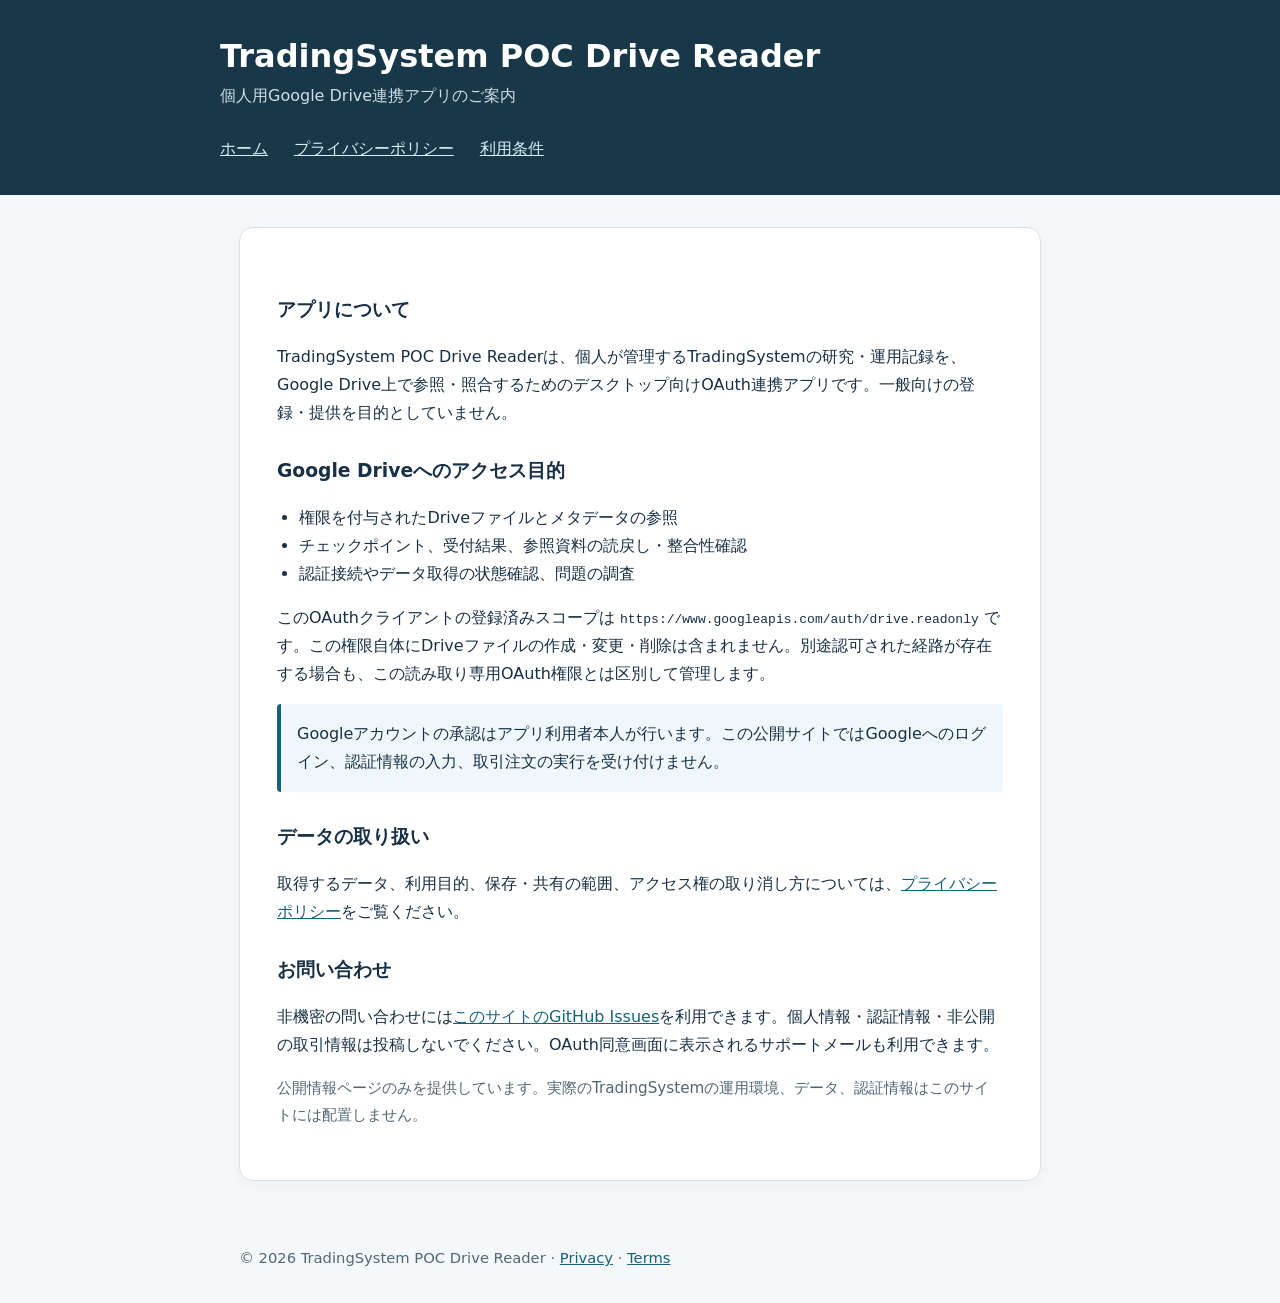
==== index.html @ 6c8343a5 "docs(oauth): add public index.html for personal Google Drive integration" ====
<!doctype html>
<html lang="ja">
<head>
  <meta charset="utf-8">
  <meta name="viewport" content="width=device-width, initial-scale=1">
  <meta name="description" content="TradingSystem POC Drive Reader の機能とGoogle Driveデータの取り扱いについて。">
  <title>TradingSystem POC Drive Reader | アプリ情報</title>
  <link rel="stylesheet" href="./styles.css">
</head>
<body>
  <header>
    <h1>TradingSystem POC Drive Reader</h1>
    <p>個人用Google Drive連携アプリのご案内</p>
    <nav aria-label="ページ案内">
      <a href="./index.html" aria-current="page">ホーム</a>
      <a href="./privacy.html">プライバシーポリシー</a>
      <a href="./terms.html">利用条件</a>
    </nav>
  </header>
  <main>
    <article>
      <h2>アプリについて</h2>
      <p>TradingSystem POC Drive Readerは、個人が管理するTradingSystemの研究・運用記録を、Google Drive上で参照・照合するためのデスクトップ向けOAuth連携アプリです。一般向けの登録・提供を目的としていません。</p>
      <h2>Google Driveへのアクセス目的</h2>
      <ul>
        <li>権限を付与されたDriveファイルとメタデータの参照</li>
        <li>チェックポイント、受付結果、参照資料の読戻し・整合性確認</li>
        <li>認証接続やデータ取得の状態確認、問題の調査</li>
      </ul>
      <p>このOAuthクライアントの登録済みスコープは <code>https://www.googleapis.com/auth/drive.readonly</code> です。この権限自体にDriveファイルの作成・変更・削除は含まれません。別途認可された経路が存在する場合も、この読み取り専用OAuth権限とは区別して管理します。</p>
      <p class="notice">Googleアカウントの承認はアプリ利用者本人が行います。この公開サイトではGoogleへのログイン、認証情報の入力、取引注文の実行を受け付けません。</p>
      <h2>データの取り扱い</h2>
      <p>取得するデータ、利用目的、保存・共有の範囲、アクセス権の取り消し方については、<a href="./privacy.html">プライバシーポリシー</a>をご覧ください。</p>
      <h2>お問い合わせ</h2>
      <p>非機密の問い合わせには<a href="https://github.com/moyashimisosoup/trading-system-oauth-info/issues">このサイトのGitHub Issues</a>を利用できます。個人情報・認証情報・非公開の取引情報は投稿しないでください。OAuth同意画面に表示されるサポートメールも利用できます。</p>
      <p class="small">公開情報ページのみを提供しています。実際のTradingSystemの運用環境、データ、認証情報はこのサイトには配置しません。</p>
    </article>
  </main>
  <footer>© 2026 TradingSystem POC Drive Reader · <a href="./privacy.html">Privacy</a> · <a href="./terms.html">Terms</a></footer>
</body>
</html>
---- styles.css ----
/* Public informational pages only. No scripts, trackers, or external fonts. */
:root { color-scheme: light; --ink:#183045; --muted:#526675; --border:#d9e3e9; --bg:#f4f8fa; --surface:#fff; --accent:#14627a; }
* {box-sizing:border-box}
html {font-family:system-ui,-apple-system,"Segoe UI",sans-serif;line-height:1.75;background:var(--bg);color:var(--ink)}
body {margin:0}
header {background:#18384a;color:white;padding:2rem max(1.25rem, calc((100vw - 840px) / 2))}
header p {margin:.2rem 0 0;color:#cfdee6}
main {max-width:840px;margin:2rem auto;padding:0 1.2rem 2rem}
article {background:var(--surface);border:1px solid var(--border);border-radius:14px;padding:clamp(1.3rem, 4vw, 2.3rem);box-shadow:0 4px 14px rgba(24,48,69,.04)}
h1 {font-size:clamp(1.45rem,4vw,2rem);line-height:1.35;margin:.2rem 0}
h2 {font-size:1.17rem;margin:1.8rem 0 .55rem}
p, li {overflow-wrap:anywhere}
a {color:var(--accent)}
a:hover {text-decoration-thickness:2px}
nav a {margin-right:1.3rem}
nav {margin:1.6rem 0 0}
nav a {color:#d7eff6}
footer {max-width:840px;margin:0 auto 2rem;padding:0 1.2rem;color:var(--muted);font-size:.92rem}
ul {padding-left:1.4rem}
.small {color:var(--muted);font-size:.95rem}
.notice {padding:1rem;border-left:4px solid var(--accent);background:#eff7fa;border-radius:4px}
:focus-visible {outline:3px solid var(--accent);outline-offset:3px}
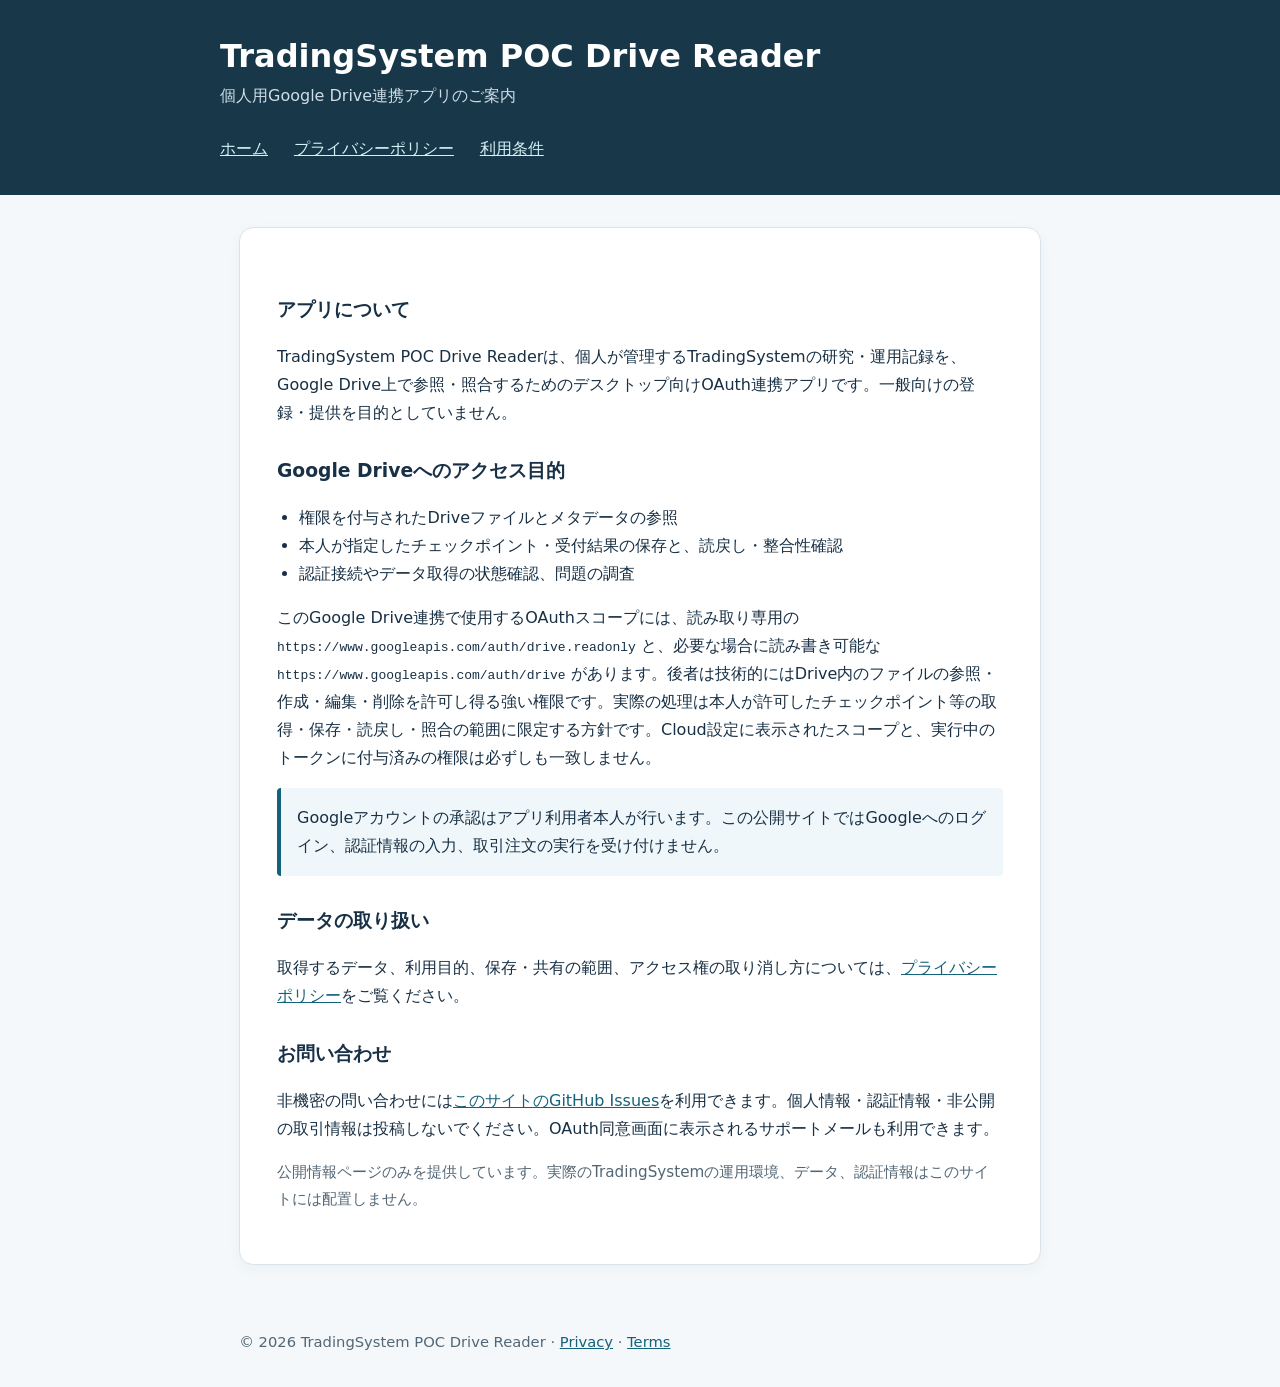
==== commit bb420977: "docs(oauth): disclose planned Drive read/write scope and checkpoint persistence purpose" ====
--- a/index.html
+++ b/index.html
@@ -24,10 +24,10 @@
       <h2>Google Driveへのアクセス目的</h2>
       <ul>
         <li>権限を付与されたDriveファイルとメタデータの参照</li>
-        <li>チェックポイント、受付結果、参照資料の読戻し・整合性確認</li>
+        <li>本人が指定したチェックポイント・受付結果の保存と、読戻し・整合性確認</li>
         <li>認証接続やデータ取得の状態確認、問題の調査</li>
       </ul>
-      <p>このOAuthクライアントの登録済みスコープは <code>https://www.googleapis.com/auth/drive.readonly</code> です。この権限自体にDriveファイルの作成・変更・削除は含まれません。別途認可された経路が存在する場合も、この読み取り専用OAuth権限とは区別して管理します。</p>
+      <p>このGoogle Drive連携で使用するOAuthスコープには、読み取り専用の <code>https://www.googleapis.com/auth/drive.readonly</code> と、必要な場合に読み書き可能な <code>https://www.googleapis.com/auth/drive</code> があります。後者は技術的にはDrive内のファイルの参照・作成・編集・削除を許可し得る強い権限です。実際の処理は本人が許可したチェックポイント等の取得・保存・読戻し・照合の範囲に限定する方針です。Cloud設定に表示されたスコープと、実行中のトークンに付与済みの権限は必ずしも一致しません。</p>
       <p class="notice">Googleアカウントの承認はアプリ利用者本人が行います。この公開サイトではGoogleへのログイン、認証情報の入力、取引注文の実行を受け付けません。</p>
       <h2>データの取り扱い</h2>
       <p>取得するデータ、利用目的、保存・共有の範囲、アクセス権の取り消し方については、<a href="./privacy.html">プライバシーポリシー</a>をご覧ください。</p>
